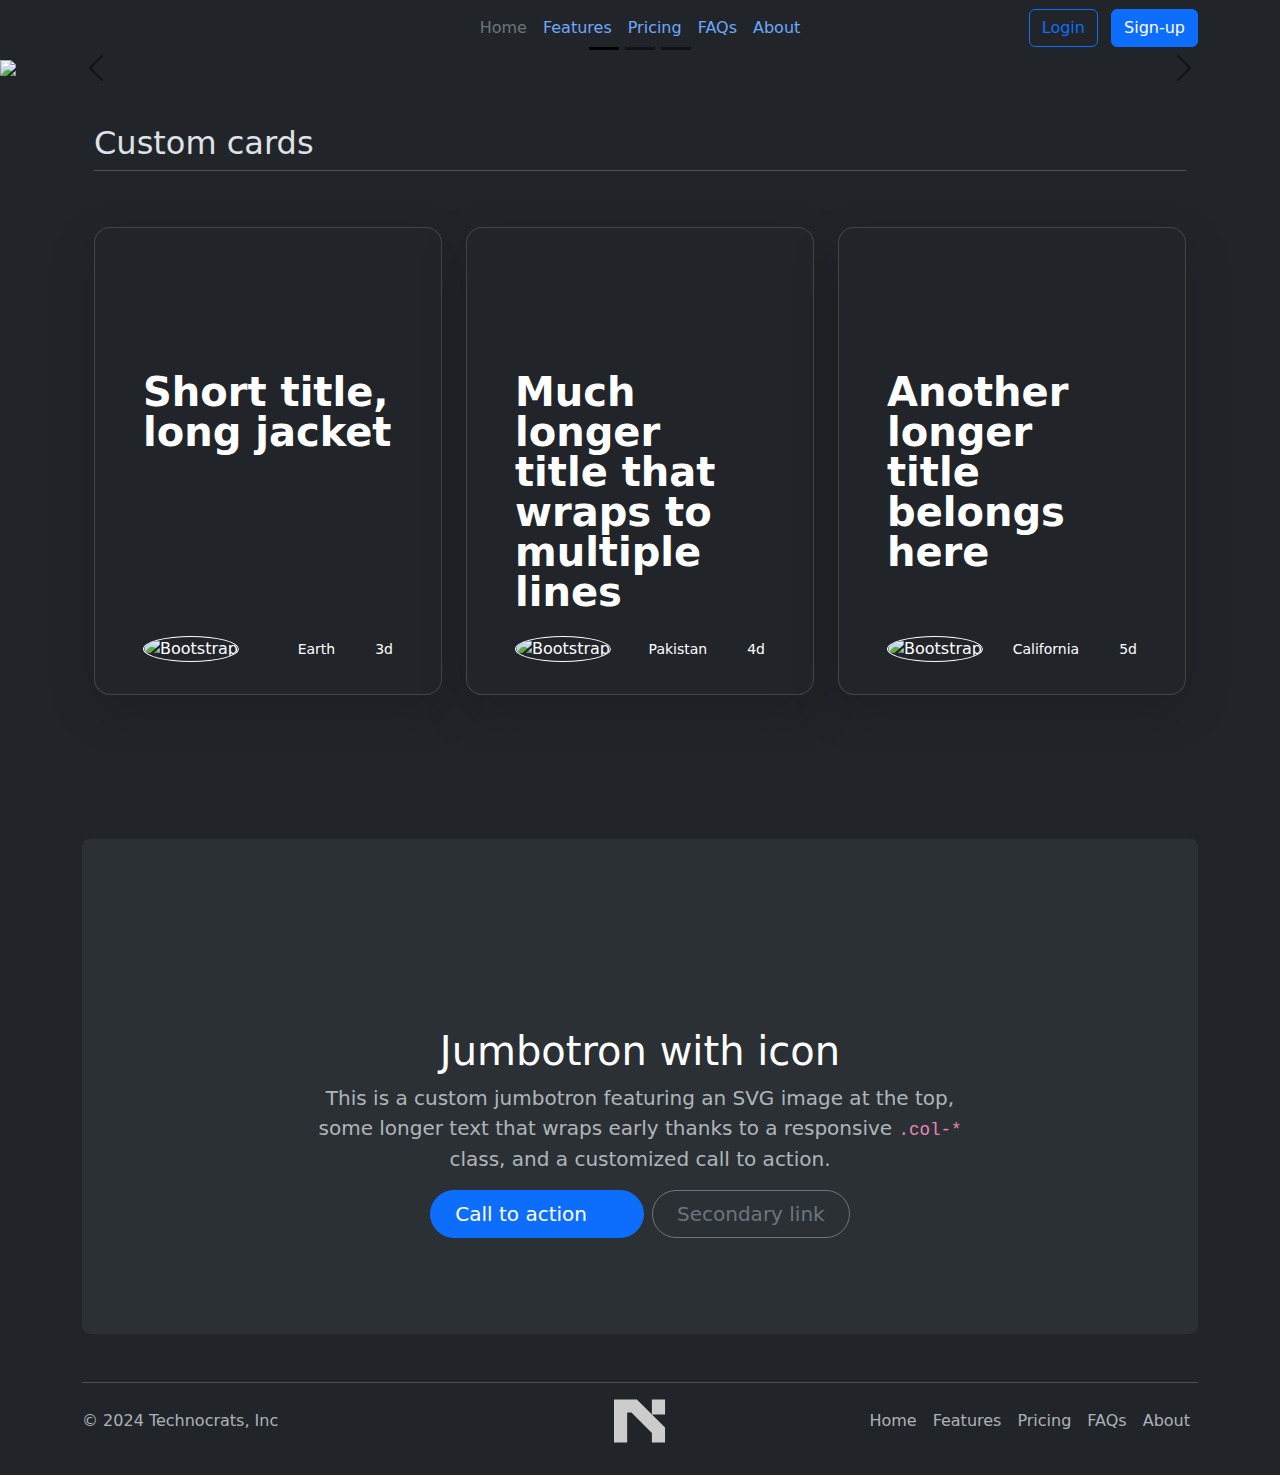
==== index.html @ 441291b7 "added jumbotron and header" ====
<!DOCTYPE html>
<html lang="en" data-bs-theme="dark">
<head>
    <meta charset="UTF-8">
    <meta name="viewport" content="width=device-width, initial-scale=1.0">
    <title>Technocrats</title>
    <link href="https://cdn.jsdelivr.net/npm/bootstrap@5.3.3/dist/css/bootstrap.min.css" rel="stylesheet" integrity="sha384-QWTKZyjpPEjISv5WaRU9OFeRpok6YctnYmDr5pNlyT2bRjXh0JMhjY6hW+ALEwIH" crossorigin="anonymous">
    <script src="https://cdn.jsdelivr.net/npm/bootstrap@5.3.3/dist/js/bootstrap.bundle.min.js" integrity="sha384-YvpcrYf0tY3lHB60NNkmXc5s9fDVZLESaAA55NDzOxhy9GkcIdslK1eN7N6jIeHz" crossorigin="anonymous"></script>
    <link href="/css/mainstyle.css" rel="stylesheet">
</head>
<body>
    <!--Header-->

    <div class="container headerCss">
        <header class="d-flex flex-wrap align-items-center justify-content-center justify-content-md-between py-2 mb-1">
          <div class="col-md-3 mb-2 mb-md-0">
            <a href="/" class="d-inline-flex link-body-emphasis text-decoration-none">
              <svg class="bi" width="40" height="32" role="img" aria-label="Bootstrap"><use xlink:href="#bootstrap"></use></svg>
            </a>
          </div>
    
          <ul class="nav col-12 col-md-auto mb-2 justify-content-center mb-md-0">
            <li><a href="#" class="nav-link px-2 link-secondary">Home</a></li>
            <li><a href="#" class="nav-link px-2">Features</a></li>
            <li><a href="#" class="nav-link px-2">Pricing</a></li>
            <li><a href="#" class="nav-link px-2">FAQs</a></li>
            <li><a href="#" class="nav-link px-2">About</a></li>
          </ul>
    
          <div class="col-md-3 text-end"> <!--Buttons-->
            <button type="button" class="btn btn-outline-primary me-2">Login</button>
            <button type="button" class="btn btn-primary">Sign-up</button>
          </div>
        </header>
    </div>

    
    <!--Carousels-->
    <div id="myCarousel" class="carousel slide mb-6" data-bs-ride="carousel" data-bs-theme="dark">
        <div class="carousel-indicators">
          <button type="button" data-bs-target="#myCarousel" data-bs-slide-to="0" class="active" aria-label="Slide 1" aria-current="true"></button>
          <button type="button" data-bs-target="#myCarousel" data-bs-slide-to="1" aria-label="Slide 2" class=""></button>
          <button type="button" data-bs-target="#myCarousel" data-bs-slide-to="2" aria-label="Slide 3" class=""></button>
        </div>
        <div class="carousel-inner">
          <div class="carousel-item active">
            <img src="https://picsum.photos/1200/450" class="d-block w-100">
            <div class="container">
              <div class="carousel-caption text-start">
                <h1>Example headline.</h1>
                <p class="opacity-75">Some representative placeholder content for the first slide of the carousel.</p>
                <p><a class="btn btn-lg btn-primary" href="#">Sign up today</a></p>
              </div>
            </div>
          </div>
          <div class="carousel-item">
            <img src="https://picsum.photos/1200/450" class="d-block w-100">
            <div class="container">
              <div class="carousel-caption">
                <h1>Another example headline.</h1>
                <p>Some representative placeholder content for the second slide of the carousel.</p>
                <p><a class="btn btn-lg btn-primary" href="#">Learn more</a></p>
              </div>
            </div>
          </div>
          <div class="carousel-item">
            <img src="https://picsum.photos/1200/450" class="d-block w-100">
            <div class="container">
              <div class="carousel-caption text-end">
                <h1>One more for good measure.</h1>
                <p>Some representative placeholder content for the third slide of this carousel.</p>
                <p><a class="btn btn-lg btn-primary" href="#">Browse gallery</a></p>
              </div>
            </div>
          </div>
        </div>
        <button class="carousel-control-prev" type="button" data-bs-target="#myCarousel" data-bs-slide="prev">
          <span class="carousel-control-prev-icon" aria-hidden="true"></span>
          <span class="visually-hidden">Previous</span>
        </button>
        <button class="carousel-control-next" type="button" data-bs-target="#myCarousel" data-bs-slide="next">
          <span class="carousel-control-next-icon" aria-hidden="true"></span>
          <span class="visually-hidden">Next</span>
        </button>
      </div>
      </div>

      <!--Cards to add image features etc.-->
      <div class="container px-4 py-5" id="custom-cards">
        <h2 class="pb-2 border-bottom">Custom cards</h2>
    
        <div class="row row-cols-1 row-cols-lg-3 align-items-stretch g-4 py-5">
          <div class="col">
            <div class="card card-cover h-100 overflow-hidden text-bg-dark rounded-4 shadow-lg" style="background-image: url('unsplash-photo-1.jpg');">
              <div class="d-flex flex-column h-100 p-5 pb-3 text-white text-shadow-1">
                <h3 class="pt-5 mt-5 mb-4 display-6 lh-1 fw-bold">Short title, long jacket</h3>
                <ul class="d-flex list-unstyled mt-auto">
                  <li class="me-auto">
                    <img src="https://github.com/twbs.png" alt="Bootstrap" width="32" height="32" class="rounded-circle border border-white">
                  </li>
                  <li class="d-flex align-items-center me-3">
                    <svg class="bi me-2" width="1em" height="1em"><use xlink:href="#geo-fill"></use></svg>
                    <small>Earth</small>
                  </li>
                  <li class="d-flex align-items-center">
                    <svg class="bi me-2" width="1em" height="1em"><use xlink:href="#calendar3"></use></svg>
                    <small>3d</small>
                  </li>
                </ul>
              </div>
            </div>
          </div>
    
          <div class="col">
            <div class="card card-cover h-100 overflow-hidden text-bg-dark rounded-4 shadow-lg" style="background-image: url('unsplash-photo-2.jpg');">
              <div class="d-flex flex-column h-100 p-5 pb-3 text-white text-shadow-1">
                <h3 class="pt-5 mt-5 mb-4 display-6 lh-1 fw-bold">Much longer title that wraps to multiple lines</h3>
                <ul class="d-flex list-unstyled mt-auto">
                  <li class="me-auto">
                    <img src="https://github.com/twbs.png" alt="Bootstrap" width="32" height="32" class="rounded-circle border border-white">
                  </li>
                  <li class="d-flex align-items-center me-3">
                    <svg class="bi me-2" width="1em" height="1em"><use xlink:href="#geo-fill"></use></svg>
                    <small>Pakistan</small>
                  </li>
                  <li class="d-flex align-items-center">
                    <svg class="bi me-2" width="1em" height="1em"><use xlink:href="#calendar3"></use></svg>
                    <small>4d</small>
                  </li>
                </ul>
              </div>
            </div>
          </div>
    
          <div class="col">
            <div class="card card-cover h-100 overflow-hidden text-bg-dark rounded-4 shadow-lg" style="background-image: url('unsplash-photo-3.jpg');">
              <div class="d-flex flex-column h-100 p-5 pb-3 text-shadow-1">
                <h3 class="pt-5 mt-5 mb-4 display-6 lh-1 fw-bold">Another longer title belongs here</h3>
                <ul class="d-flex list-unstyled mt-auto">
                  <li class="me-auto">
                    <img src="https://github.com/twbs.png" alt="Bootstrap" width="32" height="32" class="rounded-circle border border-white">
                  </li>
                  <li class="d-flex align-items-center me-3">
                    <svg class="bi me-2" width="1em" height="1em"><use xlink:href="#geo-fill"></use></svg>
                    <small>California</small>
                  </li>
                  <li class="d-flex align-items-center">
                    <svg class="bi me-2" width="1em" height="1em"><use xlink:href="#calendar3"></use></svg>
                    <small>5d</small>
                  </li>
                </ul>
              </div>
            </div>
          </div>
        </div>
      </div>

      <!--<div class="b-example-divider"></div>-->
      <!--Jumbotron-->
      <div class="container my-5">
        <div class="p-5 text-center bg-body-tertiary rounded-3">
            <svg class="bi mt-4 mb-3" style="color: var(--bs-indigo);" width="100" height="100"><use xlink:href="#bootstrap"></use></svg>
            <h1 class="text-body-emphasis">Jumbotron with icon</h1>
            <p class="col-lg-8 mx-auto fs-5 text-muted">
            This is a custom jumbotron featuring an SVG image at the top, some longer text that wraps early thanks to a responsive <code>.col-*</code> class, and a customized call to action.
            </p>
            <div class="d-inline-flex gap-2 mb-5">
            <button class="d-inline-flex align-items-center btn btn-primary btn-lg px-4 rounded-pill" type="button">
                Call to action
                <svg class="bi ms-2" width="24" height="24"><use xlink:href="#arrow-right-short"></use></svg>
            </button>
            <button class="btn btn-outline-secondary btn-lg px-4 rounded-pill" type="button">
                Secondary link
            </button>
            </div>
        </div>
        </div>


        <!--footer-->
      <div class="container">
        <footer class="d-flex flex-wrap justify-content-between align-items-center py-3 my-3 border-top">
          <p class="col-md-4 mb-0 text-body-secondary">© 2024 Technocrats, Inc</p>
        
          <a href="/" class="col-md-4 d-flex align-items-center justify-content-center mb-3 mb-md-0 me-md-auto link-body-emphasis text-decoration-none">
            <svg id="logo-72" width="52" height="44" viewBox="0 0 53 44" fill="none" xmlns="http://www.w3.org/2000/svg"> <path d="M23.2997 0L52.0461 28.6301V44H38.6311V34.1553L17.7522 13.3607L13.415 13.3607L13.415 44H0L0 0L23.2997 0ZM38.6311 15.2694V0L52.0461 0V15.2694L38.6311 15.2694Z" class="ccustom" fill="#cccccc"></path> </svg>
          </a>
      
          <ul class="nav col-md-4 justify-content-end">
            <li class="nav-item"><a href="#" class="nav-link px-2 text-body-secondary">Home</a></li>
            <li class="nav-item"><a href="#" class="nav-link px-2 text-body-secondary">Features</a></li>
            <li class="nav-item"><a href="#" class="nav-link px-2 text-body-secondary">Pricing</a></li>
            <li class="nav-item"><a href="#" class="nav-link px-2 text-body-secondary">FAQs</a></li>
            <li class="nav-item"><a href="#" class="nav-link px-2 text-body-secondary">About</a></li>
          </ul>
        </footer>
      </div>
    
    
</body>
</html>
---- css/mainstyle.css ----
.b-example-divider {
    width: 100%;
    height: 3rem;
    background-color: rgba(0, 0, 0, .1);
    border: solid rgba(0, 0, 0, .15);
    border-width: 1px 0;
    box-shadow: inset 0 0.5em 1.5em rgba(0, 0, 0, .1), inset 0 0.125em 0.5em rgba(0, 0, 0, .15);
}

.headerCss {
    background-color: ;
}
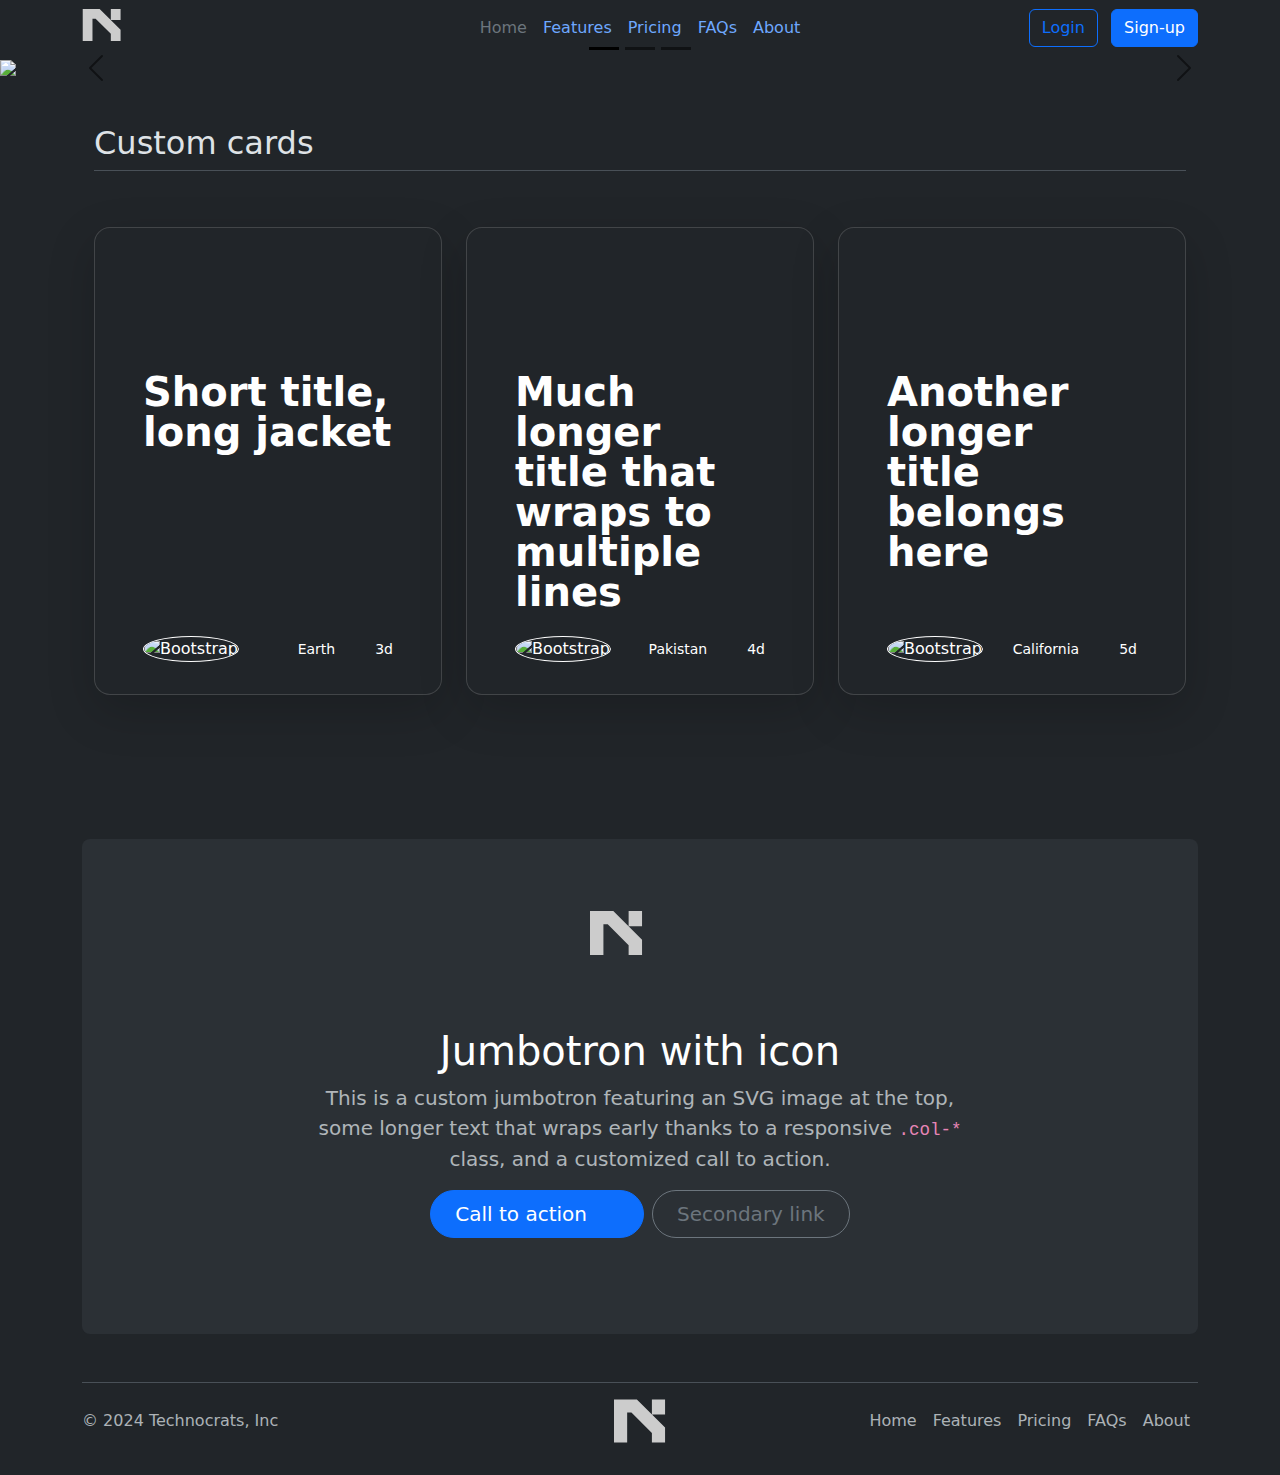
==== commit 4659179d: "Done with main page" ====
--- a/index.html
+++ b/index.html
@@ -15,7 +15,7 @@
         <header class="d-flex flex-wrap align-items-center justify-content-center justify-content-md-between py-2 mb-1">
           <div class="col-md-3 mb-2 mb-md-0">
             <a href="/" class="d-inline-flex link-body-emphasis text-decoration-none">
-              <svg class="bi" width="40" height="32" role="img" aria-label="Bootstrap"><use xlink:href="#bootstrap"></use></svg>
+                <svg id="logo-72" width="40" height="32" viewBox="0 0 53 44" fill="none" xmlns="http://www.w3.org/2000/svg"> <path d="M23.2997 0L52.0461 28.6301V44H38.6311V34.1553L17.7522 13.3607L13.415 13.3607L13.415 44H0L0 0L23.2997 0ZM38.6311 15.2694V0L52.0461 0V15.2694L38.6311 15.2694Z" class="ccustom" fill="#cccccc"></path> </svg>
             </a>
           </div>
     
@@ -159,7 +159,7 @@
       <!--Jumbotron-->
       <div class="container my-5">
         <div class="p-5 text-center bg-body-tertiary rounded-3">
-            <svg class="bi mt-4 mb-3" style="color: var(--bs-indigo);" width="100" height="100"><use xlink:href="#bootstrap"></use></svg>
+            <svg class="bi mt-4 mb-3" style="color: var(--bs-indigo);" width="100" height="100"><path d="M23.2997 0L52.0461 28.6301V44H38.6311V34.1553L17.7522 13.3607L13.415 13.3607L13.415 44H0L0 0L23.2997 0ZM38.6311 15.2694V0L52.0461 0V15.2694L38.6311 15.2694Z" class="ccustom" fill="#cccccc"></path></svg>
             <h1 class="text-body-emphasis">Jumbotron with icon</h1>
             <p class="col-lg-8 mx-auto fs-5 text-muted">
             This is a custom jumbotron featuring an SVG image at the top, some longer text that wraps early thanks to a responsive <code>.col-*</code> class, and a customized call to action.
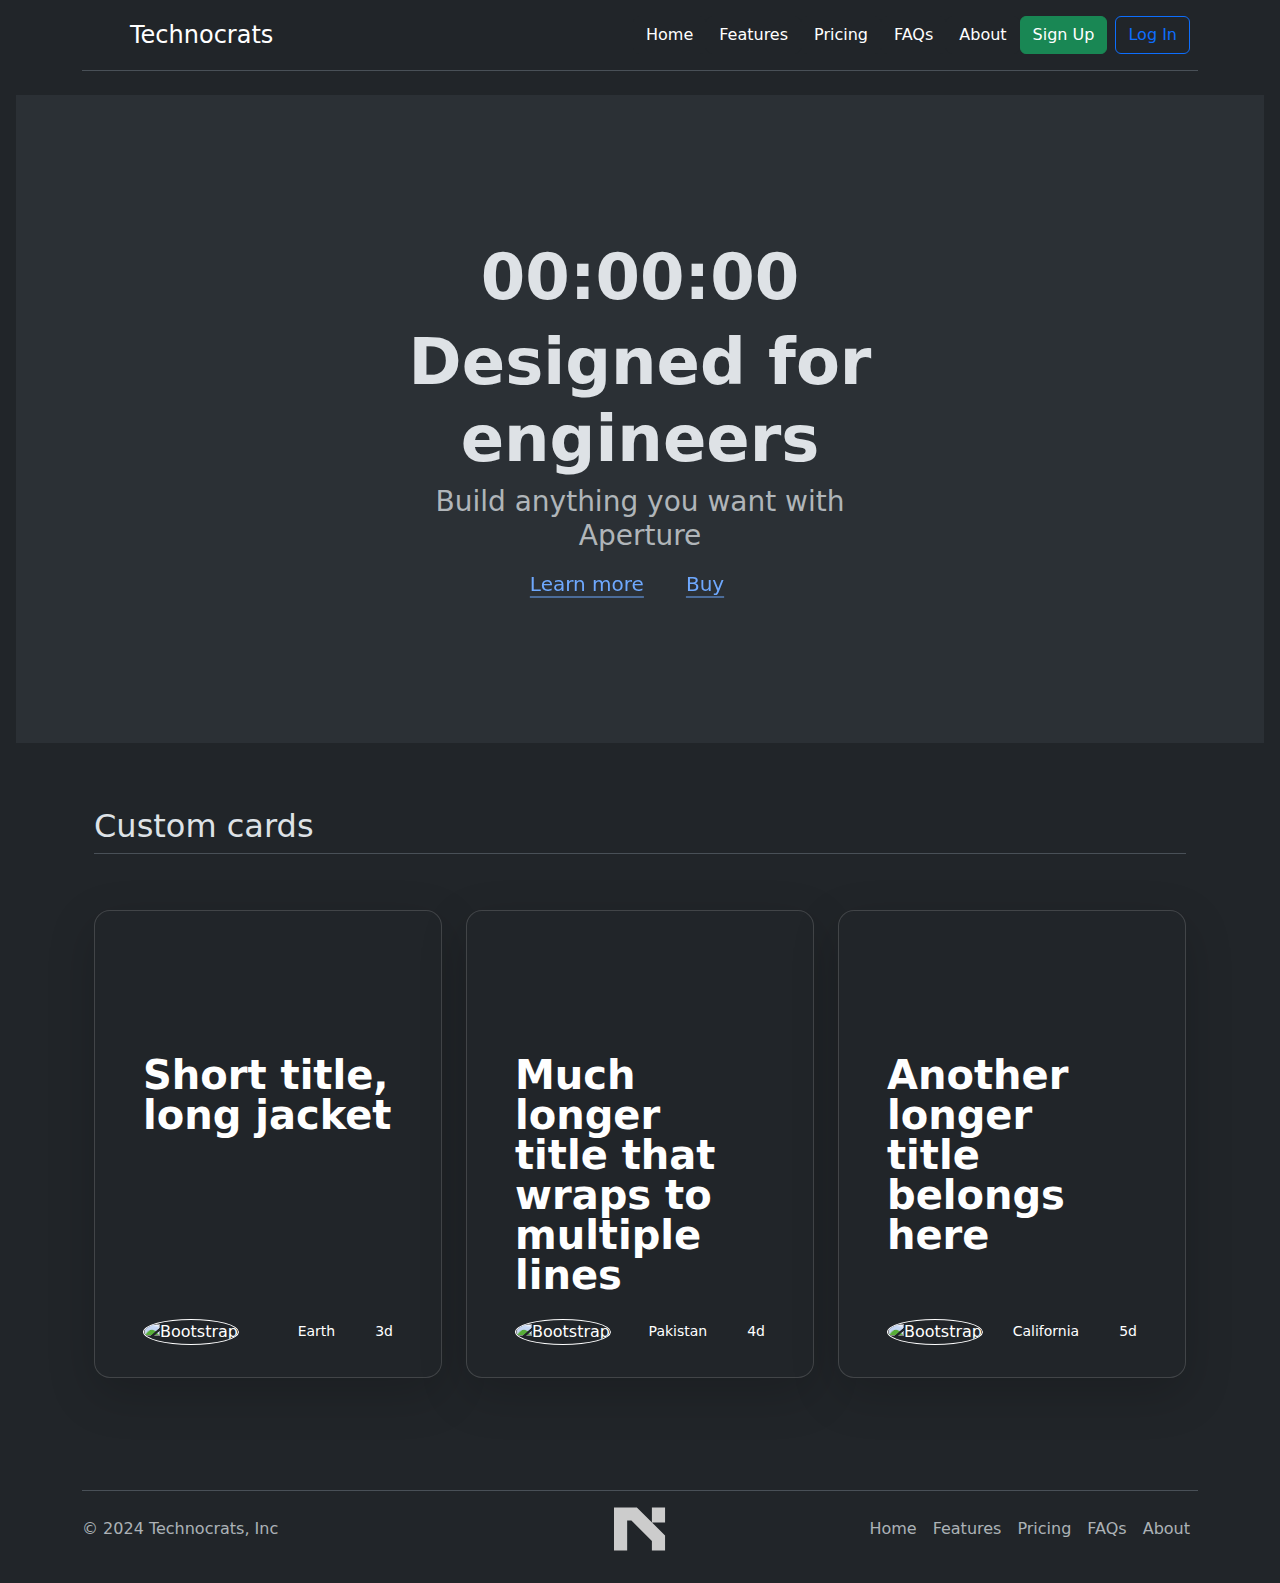
==== commit b816e655: "Started Sign up form" ====
--- a/index.html
+++ b/index.html
@@ -11,79 +11,46 @@
 <body>
     <!--Header-->
 
-    <div class="container headerCss">
-        <header class="d-flex flex-wrap align-items-center justify-content-center justify-content-md-between py-2 mb-1">
-          <div class="col-md-3 mb-2 mb-md-0">
-            <a href="/" class="d-inline-flex link-body-emphasis text-decoration-none">
-                <svg id="logo-72" width="40" height="32" viewBox="0 0 53 44" fill="none" xmlns="http://www.w3.org/2000/svg"> <path d="M23.2997 0L52.0461 28.6301V44H38.6311V34.1553L17.7522 13.3607L13.415 13.3607L13.415 44H0L0 0L23.2997 0ZM38.6311 15.2694V0L52.0461 0V15.2694L38.6311 15.2694Z" class="ccustom" fill="#cccccc"></path> </svg>
-            </a>
-          </div>
-    
-          <ul class="nav col-12 col-md-auto mb-2 justify-content-center mb-md-0">
-            <li><a href="#" class="nav-link px-2 link-secondary">Home</a></li>
-            <li><a href="#" class="nav-link px-2">Features</a></li>
-            <li><a href="#" class="nav-link px-2">Pricing</a></li>
-            <li><a href="#" class="nav-link px-2">FAQs</a></li>
-            <li><a href="#" class="nav-link px-2">About</a></li>
-          </ul>
-    
-          <div class="col-md-3 text-end"> <!--Buttons-->
-            <button type="button" class="btn btn-outline-primary me-2">Login</button>
-            <button type="button" class="btn btn-primary">Sign-up</button>
-          </div>
-        </header>
+    <div class="container">
+      <header class="d-flex flex-wrap justify-content-center py-3 mb-4 border-bottom">
+        <a href="/" class="d-flex align-items-center mb-3 mb-md-0 me-md-auto link-body-emphasis text-decoration-none">
+          <svg class="bi me-2" width="40" height="32"><use xlink:href="#bootstrap"></use></svg>
+          <span class="fs-4">Technocrats</span>
+        </a>
+  
+        <ul class="nav nav-pills">
+          <li class="nav-item"><a href="#" class="btn btn-dark" aria-current="page">Home</a></li>
+          <li class="nav-item"><a href="#" class="btn btn-dark">Features</a></li>
+          <li class="nav-item"><a href="#" class="btn btn-dark">Pricing</a></li>
+          <li class="nav-item"><a href="#" class="btn btn-dark">FAQs</a></li>
+          <li class="nav-item"><a href="#" class="btn btn-dark">About</a></li>
+          <li class="nav-item"><a href="#" class="btn btn-success  me-2" aria-current="page">Sign Up</a></li>  
+          <li class="nav-item"><a href="#" class="btn btn-outline-primary me-2" aria-current="page">Log In</a></li>
+        </ul>
+      </header>
     </div>
 
     
-    <!--Carousels-->
-    <div id="myCarousel" class="carousel slide mb-6" data-bs-ride="carousel" data-bs-theme="dark">
-        <div class="carousel-indicators">
-          <button type="button" data-bs-target="#myCarousel" data-bs-slide-to="0" class="active" aria-label="Slide 1" aria-current="true"></button>
-          <button type="button" data-bs-target="#myCarousel" data-bs-slide-to="1" aria-label="Slide 2" class=""></button>
-          <button type="button" data-bs-target="#myCarousel" data-bs-slide-to="2" aria-label="Slide 3" class=""></button>
+    <!--Front-Jumbotron-->
+    <div class="position-relative overflow-hidden p-3 p-md-5 m-md-3 text-center bg-body-tertiary">
+      <div class="col-md-6 p-lg-5 mx-auto my-5">
+        <h1 class="display-3 fw-bold">00:00:00</h1>
+        <h1 class="display-3 fw-bold">Designed for engineers</h1>
+        <h3 class="fw-normal text-muted mb-3">Build anything you want with Aperture</h3>
+        <div class="d-flex gap-3 justify-content-center lead fw-normal">
+          <a class="icon-link" href="#">
+            Learn more
+            <svg class="bi"><use xlink:href="#chevron-right"></use></svg>
+          </a>
+          <a class="icon-link" href="#">
+            Buy
+            <svg class="bi"><use xlink:href="#chevron-right"></use></svg>
+          </a>
         </div>
-        <div class="carousel-inner">
-          <div class="carousel-item active">
-            <img src="https://picsum.photos/1200/450" class="d-block w-100">
-            <div class="container">
-              <div class="carousel-caption text-start">
-                <h1>Example headline.</h1>
-                <p class="opacity-75">Some representative placeholder content for the first slide of the carousel.</p>
-                <p><a class="btn btn-lg btn-primary" href="#">Sign up today</a></p>
-              </div>
-            </div>
-          </div>
-          <div class="carousel-item">
-            <img src="https://picsum.photos/1200/450" class="d-block w-100">
-            <div class="container">
-              <div class="carousel-caption">
-                <h1>Another example headline.</h1>
-                <p>Some representative placeholder content for the second slide of the carousel.</p>
-                <p><a class="btn btn-lg btn-primary" href="#">Learn more</a></p>
-              </div>
-            </div>
-          </div>
-          <div class="carousel-item">
-            <img src="https://picsum.photos/1200/450" class="d-block w-100">
-            <div class="container">
-              <div class="carousel-caption text-end">
-                <h1>One more for good measure.</h1>
-                <p>Some representative placeholder content for the third slide of this carousel.</p>
-                <p><a class="btn btn-lg btn-primary" href="#">Browse gallery</a></p>
-              </div>
-            </div>
-          </div>
-        </div>
-        <button class="carousel-control-prev" type="button" data-bs-target="#myCarousel" data-bs-slide="prev">
-          <span class="carousel-control-prev-icon" aria-hidden="true"></span>
-          <span class="visually-hidden">Previous</span>
-        </button>
-        <button class="carousel-control-next" type="button" data-bs-target="#myCarousel" data-bs-slide="next">
-          <span class="carousel-control-next-icon" aria-hidden="true"></span>
-          <span class="visually-hidden">Next</span>
-        </button>
       </div>
-      </div>
+      <div class="product-device shadow-sm d-none d-md-block"></div>
+      <div class="product-device product-device-2 shadow-sm d-none d-md-block"></div>
+    </div>
 
       <!--Cards to add image features etc.-->
       <div class="container px-4 py-5" id="custom-cards">
@@ -157,24 +124,7 @@
 
       <!--<div class="b-example-divider"></div>-->
       <!--Jumbotron-->
-      <div class="container my-5">
-        <div class="p-5 text-center bg-body-tertiary rounded-3">
-            <svg class="bi mt-4 mb-3" style="color: var(--bs-indigo);" width="100" height="100"><path d="M23.2997 0L52.0461 28.6301V44H38.6311V34.1553L17.7522 13.3607L13.415 13.3607L13.415 44H0L0 0L23.2997 0ZM38.6311 15.2694V0L52.0461 0V15.2694L38.6311 15.2694Z" class="ccustom" fill="#cccccc"></path></svg>
-            <h1 class="text-body-emphasis">Jumbotron with icon</h1>
-            <p class="col-lg-8 mx-auto fs-5 text-muted">
-            This is a custom jumbotron featuring an SVG image at the top, some longer text that wraps early thanks to a responsive <code>.col-*</code> class, and a customized call to action.
-            </p>
-            <div class="d-inline-flex gap-2 mb-5">
-            <button class="d-inline-flex align-items-center btn btn-primary btn-lg px-4 rounded-pill" type="button">
-                Call to action
-                <svg class="bi ms-2" width="24" height="24"><use xlink:href="#arrow-right-short"></use></svg>
-            </button>
-            <button class="btn btn-outline-secondary btn-lg px-4 rounded-pill" type="button">
-                Secondary link
-            </button>
-            </div>
-        </div>
-        </div>
+
 
 
         <!--footer-->
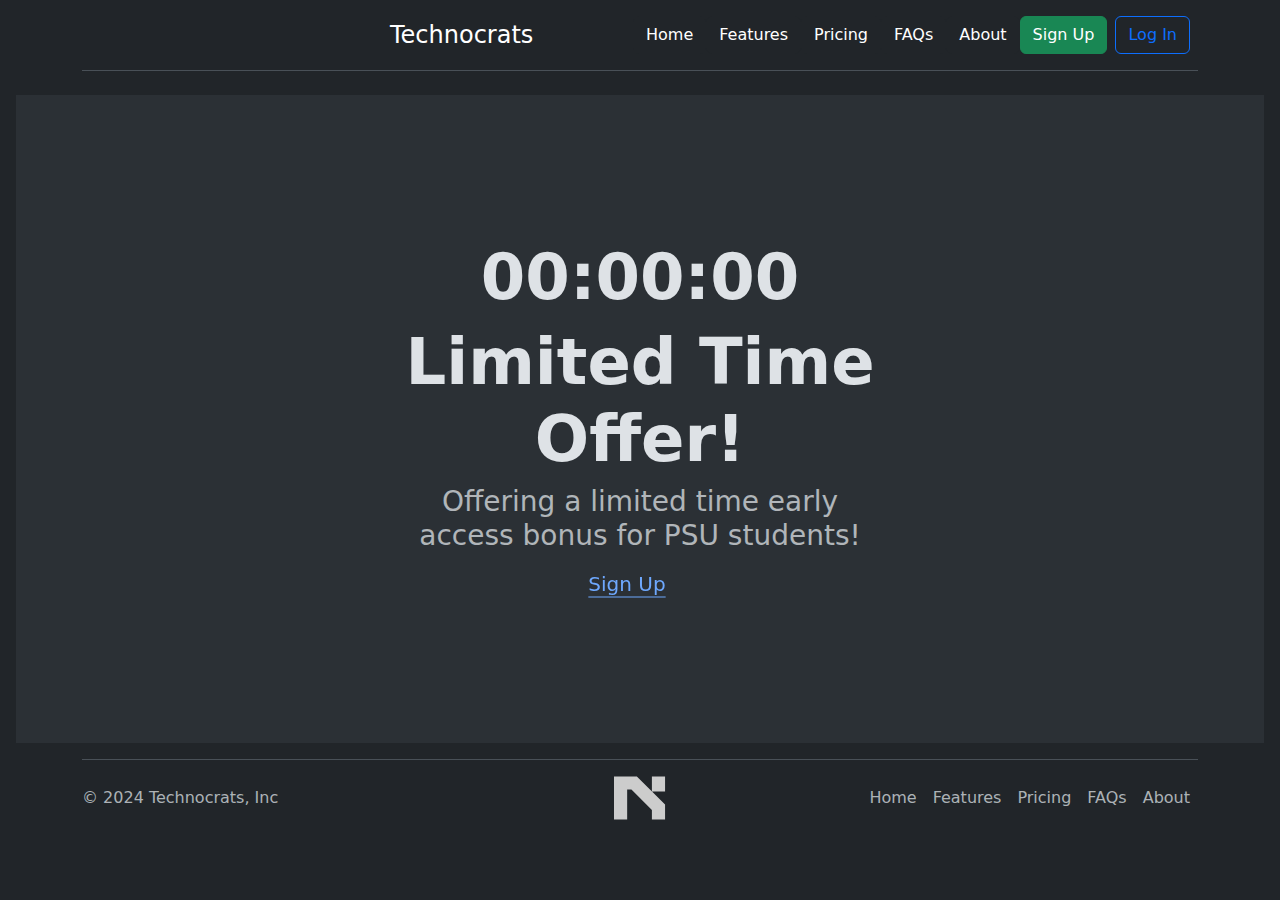
==== commit 49b43188: "dsa" ====
--- a/index.html
+++ b/index.html
@@ -7,6 +7,7 @@
     <link href="https://cdn.jsdelivr.net/npm/bootstrap@5.3.3/dist/css/bootstrap.min.css" rel="stylesheet" integrity="sha384-QWTKZyjpPEjISv5WaRU9OFeRpok6YctnYmDr5pNlyT2bRjXh0JMhjY6hW+ALEwIH" crossorigin="anonymous">
     <script src="https://cdn.jsdelivr.net/npm/bootstrap@5.3.3/dist/js/bootstrap.bundle.min.js" integrity="sha384-YvpcrYf0tY3lHB60NNkmXc5s9fDVZLESaAA55NDzOxhy9GkcIdslK1eN7N6jIeHz" crossorigin="anonymous"></script>
     <link href="/css/mainstyle.css" rel="stylesheet">
+    <script href="/JScript/main.js"></script>
 </head>
 <body>
     <!--Header-->
@@ -14,7 +15,7 @@
     <div class="container">
       <header class="d-flex flex-wrap justify-content-center py-3 mb-4 border-bottom">
         <a href="/" class="d-flex align-items-center mb-3 mb-md-0 me-md-auto link-body-emphasis text-decoration-none">
-          <svg class="bi me-2" width="40" height="32"><use xlink:href="#bootstrap"></use></svg>
+          <svg class="bi me-2" wwidth="40" height="32"><use xlink:href="#bootstrap"></use></svg>
           <span class="fs-4">Technocrats</span>
         </a>
   
@@ -24,7 +25,7 @@
           <li class="nav-item"><a href="#" class="btn btn-dark">Pricing</a></li>
           <li class="nav-item"><a href="#" class="btn btn-dark">FAQs</a></li>
           <li class="nav-item"><a href="#" class="btn btn-dark">About</a></li>
-          <li class="nav-item"><a href="#" class="btn btn-success  me-2" aria-current="page">Sign Up</a></li>  
+          <li class="nav-item"><a href="/SignUp/signup.html" class="btn btn-success  me-2" aria-current="page">Sign Up</a></li>  
           <li class="nav-item"><a href="#" class="btn btn-outline-primary me-2" aria-current="page">Log In</a></li>
         </ul>
       </header>
@@ -35,15 +36,11 @@
     <div class="position-relative overflow-hidden p-3 p-md-5 m-md-3 text-center bg-body-tertiary">
       <div class="col-md-6 p-lg-5 mx-auto my-5">
         <h1 class="display-3 fw-bold">00:00:00</h1>
-        <h1 class="display-3 fw-bold">Designed for engineers</h1>
-        <h3 class="fw-normal text-muted mb-3">Build anything you want with Aperture</h3>
+        <h1 class="display-3 fw-bold">Limited Time Offer!</h1>
+        <h3 class="fw-normal text-muted mb-3">Offering a limited time early access bonus for PSU students!</h3>
         <div class="d-flex gap-3 justify-content-center lead fw-normal">
-          <a class="icon-link" href="#">
-            Learn more
-            <svg class="bi"><use xlink:href="#chevron-right"></use></svg>
-          </a>
-          <a class="icon-link" href="#">
-            Buy
+          <a class="icon-link" href="/SignUp/signup.html">
+            Sign Up
             <svg class="bi"><use xlink:href="#chevron-right"></use></svg>
           </a>
         </div>
@@ -52,78 +49,9 @@
       <div class="product-device product-device-2 shadow-sm d-none d-md-block"></div>
     </div>
 
-      <!--Cards to add image features etc.-->
-      <div class="container px-4 py-5" id="custom-cards">
-        <h2 class="pb-2 border-bottom">Custom cards</h2>
-    
-        <div class="row row-cols-1 row-cols-lg-3 align-items-stretch g-4 py-5">
-          <div class="col">
-            <div class="card card-cover h-100 overflow-hidden text-bg-dark rounded-4 shadow-lg" style="background-image: url('unsplash-photo-1.jpg');">
-              <div class="d-flex flex-column h-100 p-5 pb-3 text-white text-shadow-1">
-                <h3 class="pt-5 mt-5 mb-4 display-6 lh-1 fw-bold">Short title, long jacket</h3>
-                <ul class="d-flex list-unstyled mt-auto">
-                  <li class="me-auto">
-                    <img src="https://github.com/twbs.png" alt="Bootstrap" width="32" height="32" class="rounded-circle border border-white">
-                  </li>
-                  <li class="d-flex align-items-center me-3">
-                    <svg class="bi me-2" width="1em" height="1em"><use xlink:href="#geo-fill"></use></svg>
-                    <small>Earth</small>
-                  </li>
-                  <li class="d-flex align-items-center">
-                    <svg class="bi me-2" width="1em" height="1em"><use xlink:href="#calendar3"></use></svg>
-                    <small>3d</small>
-                  </li>
-                </ul>
-              </div>
-            </div>
-          </div>
-    
-          <div class="col">
-            <div class="card card-cover h-100 overflow-hidden text-bg-dark rounded-4 shadow-lg" style="background-image: url('unsplash-photo-2.jpg');">
-              <div class="d-flex flex-column h-100 p-5 pb-3 text-white text-shadow-1">
-                <h3 class="pt-5 mt-5 mb-4 display-6 lh-1 fw-bold">Much longer title that wraps to multiple lines</h3>
-                <ul class="d-flex list-unstyled mt-auto">
-                  <li class="me-auto">
-                    <img src="https://github.com/twbs.png" alt="Bootstrap" width="32" height="32" class="rounded-circle border border-white">
-                  </li>
-                  <li class="d-flex align-items-center me-3">
-                    <svg class="bi me-2" width="1em" height="1em"><use xlink:href="#geo-fill"></use></svg>
-                    <small>Pakistan</small>
-                  </li>
-                  <li class="d-flex align-items-center">
-                    <svg class="bi me-2" width="1em" height="1em"><use xlink:href="#calendar3"></use></svg>
-                    <small>4d</small>
-                  </li>
-                </ul>
-              </div>
-            </div>
-          </div>
-    
-          <div class="col">
-            <div class="card card-cover h-100 overflow-hidden text-bg-dark rounded-4 shadow-lg" style="background-image: url('unsplash-photo-3.jpg');">
-              <div class="d-flex flex-column h-100 p-5 pb-3 text-shadow-1">
-                <h3 class="pt-5 mt-5 mb-4 display-6 lh-1 fw-bold">Another longer title belongs here</h3>
-                <ul class="d-flex list-unstyled mt-auto">
-                  <li class="me-auto">
-                    <img src="https://github.com/twbs.png" alt="Bootstrap" width="32" height="32" class="rounded-circle border border-white">
-                  </li>
-                  <li class="d-flex align-items-center me-3">
-                    <svg class="bi me-2" width="1em" height="1em"><use xlink:href="#geo-fill"></use></svg>
-                    <small>California</small>
-                  </li>
-                  <li class="d-flex align-items-center">
-                    <svg class="bi me-2" width="1em" height="1em"><use xlink:href="#calendar3"></use></svg>
-                    <small>5d</small>
-                  </li>
-                </ul>
-              </div>
-            </div>
-          </div>
-        </div>
-      </div>
 
-      <!--<div class="b-example-divider"></div>-->
-      <!--Jumbotron-->
+
+      <!-- <div class="b-example-divider"></div> -->
 
 
 
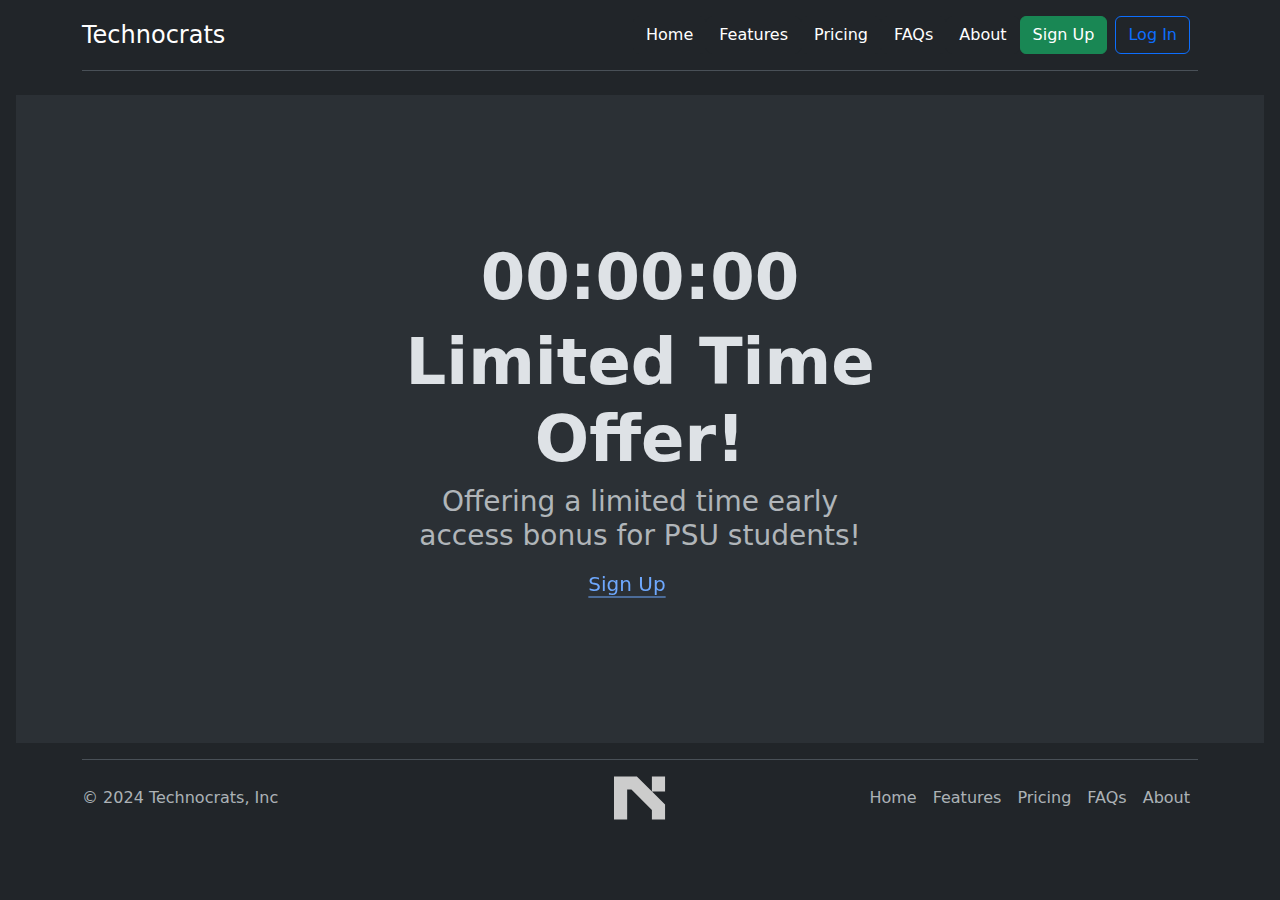
==== commit 085438f3: "index changed" ====
--- a/index.html
+++ b/index.html
@@ -15,7 +15,7 @@
     <div class="container">
       <header class="d-flex flex-wrap justify-content-center py-3 mb-4 border-bottom">
         <a href="/" class="d-flex align-items-center mb-3 mb-md-0 me-md-auto link-body-emphasis text-decoration-none">
-          <svg class="bi me-2" wwidth="40" height="32"><use xlink:href="#bootstrap"></use></svg>
+          
           <span class="fs-4">Technocrats</span>
         </a>
   
